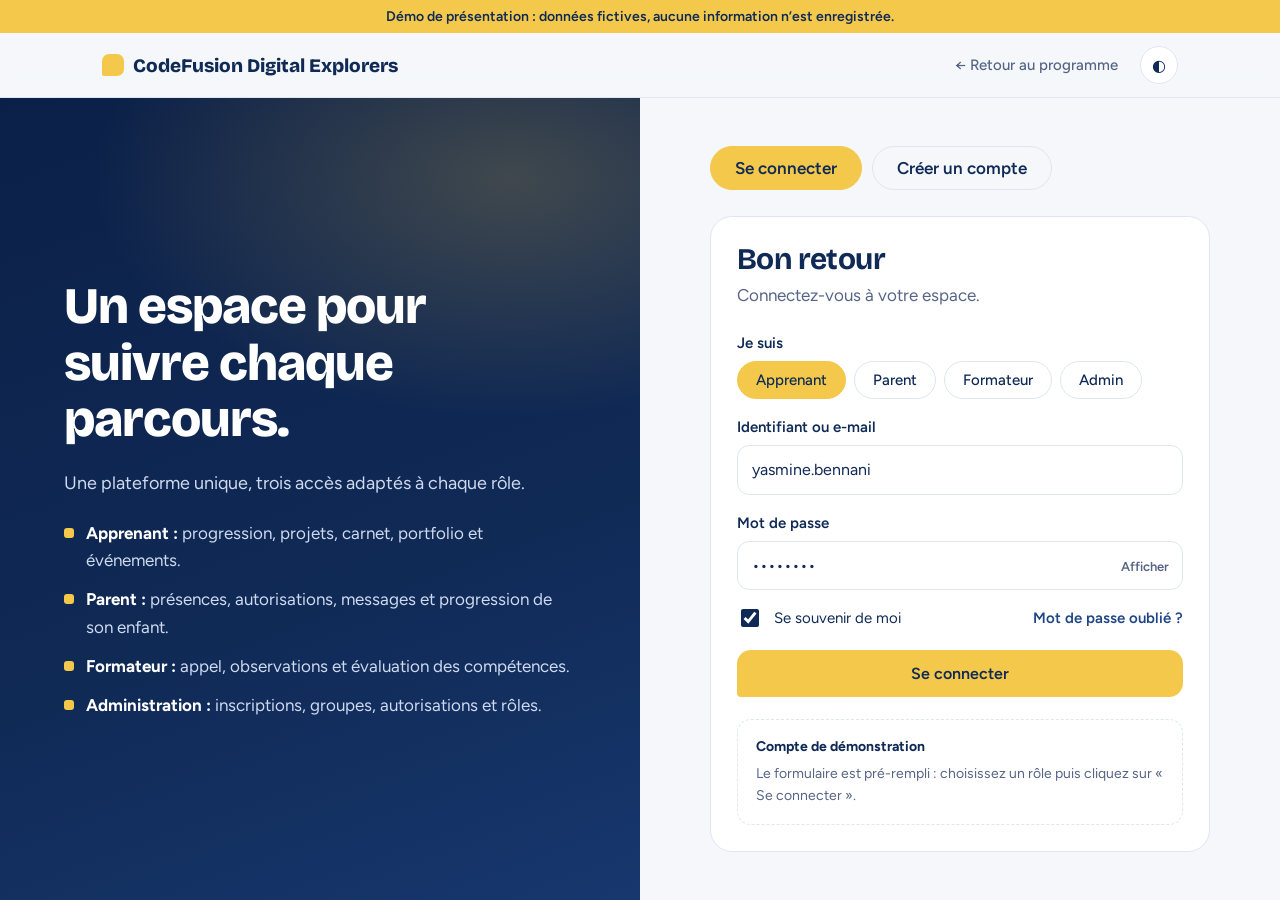
==== auth.html @ 01582c3b "first commit" ====
<!DOCTYPE html>
<html lang="fr">
<head>
<meta charset="utf-8">
<meta name="viewport" content="width=device-width, initial-scale=1, viewport-fit=cover">
<title>Connexion — CodeFusion Digital Explorers</title>
<link href="https://fonts.googleapis.com/css2?family=Bricolage+Grotesque:wght@500;700;800&family=Figtree:wght@400;500;600&display=swap" rel="stylesheet">
<link rel="stylesheet" href="styles.css">
<link rel="stylesheet" href="app.css">
</head>
<body>
<div class="demo">Démo de présentation : données fictives, aucune information n’est enregistrée.</div>
<header><div class="wrap">
<a class="brand" href="index.html"><i></i>CodeFusion Digital Explorers</a>
<a class="hlink" href="index.html">← Retour au programme</a>
<button id="th" aria-label="Changer de thème">◐</button>
</div></header>

<main class="auth">
<div class="auth-side">
<h1>Un espace pour suivre chaque parcours.</h1>
<p>Une plateforme unique, trois accès adaptés à chaque rôle.</p>
<ul>
<li><span><b>Apprenant :</b> progression, projets, carnet, portfolio et événements.</span></li>
<li><span><b>Parent :</b> présences, autorisations, messages et progression de son enfant.</span></li>
<li><span><b>Formateur :</b> appel, observations et évaluation des compétences.</span></li>
<li><span><b>Administration :</b> inscriptions, groupes, autorisations et rôles.</span></li>
</ul>
</div>

<div class="auth-main"><div class="auth-card">
<div class="tabs" id="atabs" role="tablist"><button class="on" data-t="in" role="tab">Se connecter</button><button data-t="up" role="tab">Créer un compte</button></div>

<form id="fin" class="card">
<h2>Bon retour</h2>
<p class="mut">Connectez-vous à votre espace.</p>
<div class="fld"><span>Je suis</span><div class="seg" id="role"><button type="button" data-r="apprenant" class="on">Apprenant</button><button type="button" data-r="parent">Parent</button><button type="button" data-r="formateur">Formateur</button><button type="button" data-r="admin">Admin</button></div></div>
<label class="fld"><span>Identifiant ou e-mail</span><input id="em" type="text" autocomplete="username" placeholder="prenom.nom@codefusion.ma" value="yasmine.bennani" required></label>
<label class="fld"><span>Mot de passe</span><div class="pw"><input id="pw" type="password" autocomplete="current-password" placeholder="8 caractères minimum" minlength="8" value="demo1234" required><button type="button" class="eye">Afficher</button></div></label>
<div class="line"><label class="chk"><input type="checkbox" checked>Se souvenir de moi</label><a class="lnk" href="#fin">Mot de passe oublié ?</a></div>
<button class="btn full">Se connecter</button>
<div class="hint"><b>Compte de démonstration</b><p class="mut" style="margin-top:4px">Le formulaire est pré-rempli : choisissez un rôle puis cliquez sur « Se connecter ».</p></div>
</form>

<form id="fup" class="card" novalidate hidden>
<h2>Inscription d’un jeune</h2>
<div class="stepper"><i class="on"></i><i></i><i></i></div>
<p class="mut" id="sttl"></p>

<div class="step" data-t="Le jeune">
<div class="row2">
<label class="fld"><span>Prénom</span><input id="fn" autocomplete="given-name" placeholder="Prénom" value="Rayan" required></label>
<label class="fld"><span>Nom</span><input autocomplete="family-name" placeholder="Nom" value="Kettani" required></label>
</div>
<div class="row2">
<label class="fld"><span>Date de naissance</span><input type="date" value="2013-04-18" required></label>
<label class="fld"><span>Niveau scolaire</span><select id="niv" required><option value="">Choisir…</option><option value="7e">7e année du collège</option><option value="8e" selected>8e année du collège</option><option value="9e">9e année du collège</option><option value="TC">Tronc commun</option><option value="1B">1re année du bac</option><option value="2B">2e année du bac</option></select></label>
</div>
<label class="fld"><span>Établissement scolaire</span><input placeholder="[Nom de l’établissement]" value="Collège Al Amal" required></label>
<p class="mut sm" id="parc" style="margin:-4px 0 14px"></p>
</div>

<div class="step" data-t="Responsable légal">
<div class="row2">
<label class="fld"><span>Nom complet</span><input autocomplete="name" placeholder="Nom du parent ou tuteur" value="Samira Kettani" required></label>
<label class="fld"><span>Lien avec le jeune</span><select required><option value="">Choisir…</option><option selected>Mère</option><option>Père</option><option>Tuteur légal</option></select></label>
</div>
<label class="fld"><span>Téléphone</span><input type="tel" autocomplete="tel" placeholder="+212 6XX XX XX XX" value="+212 6 61 23 45 67" required></label>
<label class="fld"><span>E-mail</span><input type="email" autocomplete="email" placeholder="parent@exemple.ma" value="samira.kettani@exemple.ma" required></label>
<p class="mut sm" style="margin:-4px 0 14px">Un compte parent est créé avec cette adresse pour suivre la progression du jeune.</p>
</div>

<div class="step" data-t="Compte et autorisations">
<label class="fld"><span>Mot de passe du jeune</span><div class="pw"><input id="pw1" type="password" autocomplete="new-password" placeholder="8 caractères minimum" minlength="8" value="demo1234" required><button type="button" class="eye">Afficher</button></div></label>
<label class="fld"><span>Confirmer le mot de passe</span><input id="pw2" type="password" autocomplete="new-password" value="demo1234" required></label>
<label class="chk"><input type="checkbox" checked required><span>J’accepte la charte d’usage du numérique de CodeFusion.</span></label>
<label class="chk"><input type="checkbox" checked required><span>Le responsable légal autorise la participation du jeune au programme.</span></label>
<label class="chk"><input type="checkbox" checked required><span>J’accepte le traitement des données personnelles, limité au suivi pédagogique.</span></label>
<label class="chk"><input type="checkbox" checked><span>Droit à l’image : photos et vidéos autorisées pour la communication de l’école (facultatif).</span></label>
</div>

<div class="acts"><button type="button" class="btn sec" id="prev">Retour</button><button class="btn" id="next">Continuer</button></div>
<p class="note">Les comptes formateurs et administrateurs sont créés par l’administration.</p>
</form>

<div id="done" class="card done" hidden>
<div class="ic">✓</div>
<h2>Demande envoyée</h2>
<p class="mut">L’inscription de <b id="dn"></b> sera validée par l’administration après vérification de l’autorisation parentale. Le responsable légal recevra un e-mail de confirmation.</p>
<a class="btn" href="espace.html#apprenant">Découvrir l’espace apprenant</a>
</div>
</div></div>
</main>

<script src="auth.js"></script>
</body>
</html>
---- styles.css ----
:root{--blue:#102A56;--blue2:#1d4486;--yel:#F4C84A;--bg:#F5F7FB;--ink:#102A56;--mut:#566486;--card:#fff;--line:#dfe6f2;--soft:#e9eef8;--hd:rgba(245,247,251,.88);
box-sizing:border-box;padding-top:env(safe-area-inset-top,0px);padding-bottom:env(safe-area-inset-bottom,0px)}
:root[data-theme="dark"]{--bg:#0a1a38;--ink:#edf1fa;--mut:#9fb0cf;--card:#112650;--line:#22407a;--soft:#16305f;--hd:rgba(10,26,56,.88)}
*,*::before,*::after{box-sizing:border-box}
html{scroll-behavior:smooth;scroll-padding-top:calc(76px + env(safe-area-inset-top,0px))}
body{margin:0;background:var(--bg);color:var(--ink);font:400 17px/1.6 Figtree,system-ui,sans-serif}
body::before{content:"";position:fixed;inset:0 0 auto;height:env(safe-area-inset-top,0px);background:var(--hd);backdrop-filter:blur(12px);z-index:30}
h1,h2,h3{font-family:"Bricolage Grotesque",Figtree,system-ui,sans-serif;line-height:1.1;margin:0;letter-spacing:-.02em}
p{margin:0}
a{color:inherit}
:focus-visible{outline:3px solid var(--yel);outline-offset:3px}
.wrap{max-width:1120px;margin:auto;padding:0 22px}
header{position:sticky;top:env(safe-area-inset-top,0px);z-index:20;background:var(--hd);backdrop-filter:blur(12px);border-bottom:1px solid var(--line)}
header .wrap{display:flex;align-items:center;gap:22px;height:64px}
.brand{font:800 19px "Bricolage Grotesque",sans-serif;text-decoration:none;display:flex;align-items:center;gap:9px}
.brand i{width:22px;height:22px;background:var(--yel);border-radius:7px 7px 7px 2px;display:block}
nav{display:flex;gap:4px;margin-left:auto;align-items:center}
nav a{text-decoration:none;font-size:15px;font-weight:500;padding:6px 11px;border-radius:99px;color:var(--mut);white-space:nowrap}
nav a:hover,nav a.on{background:var(--yel);color:#102A56}
.dd{position:relative}
.dd>button{font:500 15px Figtree,sans-serif;border:0;background:none;padding:6px 11px;border-radius:99px;color:var(--mut);cursor:pointer;white-space:nowrap}
.dd>button::after{content:"";display:inline-block;width:6px;height:6px;border:solid currentColor;border-width:0 1.5px 1.5px 0;transform:rotate(45deg);margin:0 0 3px 8px;transition:transform .2s}
.dd>button:hover,.dd.on>button,.dd.open>button{background:var(--yel);color:#102A56}
.dd.open>button::after{transform:rotate(-135deg);margin-bottom:-1px}
.menu{position:absolute;top:calc(100% + 8px);left:0;min-width:200px;background:var(--card);border:1px solid var(--line);border-radius:14px;padding:6px;box-shadow:0 18px 40px -16px rgba(16,42,86,.35);display:none;flex-direction:column;gap:2px;z-index:40}
.menu::before{content:"";position:absolute;left:0;right:0;top:-10px;height:10px}
.dd:hover .menu,.dd.open .menu{display:flex}
.menu a{border-radius:10px;padding:8px 12px;color:var(--ink)}
#th{border:1px solid var(--line);background:var(--card);color:var(--ink);width:38px;height:38px;border-radius:50%;cursor:pointer;font-size:16px}
@media(max-width:860px){nav{display:none}header .wrap{justify-content:space-between}}
.hbtn{text-decoration:none;font:600 15px Figtree,sans-serif;background:var(--yel);color:#102A56;padding:8px 16px;border-radius:99px;white-space:nowrap}
@media(max-width:860px){.hbtn{margin-left:auto}}
.hero{background:radial-gradient(900px 500px at 85% 10%,rgba(244,200,74,.22),transparent 60%),linear-gradient(160deg,#0b2048,#102A56 60%,#17376e);color:#fff;padding:84px 0 96px;overflow:hidden}
.hero .wrap{display:grid;grid-template-columns:1.15fr .85fr;gap:48px;align-items:center}
@media(max-width:860px){.hero .wrap{grid-template-columns:1fr}.hero{padding:56px 0 64px}}
.hero small{display:inline-block;background:rgba(255,255,255,.1);border:1px solid rgba(255,255,255,.2);padding:6px 14px;border-radius:99px;font-size:14px;margin-bottom:22px}
.hero h1{font-size:clamp(44px,7.2vw,92px);font-weight:800}
.hero h1 span{background:linear-gradient(transparent 62%,var(--yel) 62% 92%,transparent 92%);padding:0 6px;margin-left:-6px;color:#fff}
.hero p.lead{font-size:20px;max-width:34em;margin:24px 0 32px;color:#cfdaf0}
.btn{display:inline-block;background:var(--yel);color:#102A56;font-weight:600;text-decoration:none;padding:14px 26px;border-radius:14px 14px 14px 4px;border:0;cursor:pointer;font-size:16px;font-family:inherit;transition:transform .2s}
.btn:hover{transform:translateY(-2px)}
.btn.ghost{background:transparent;color:#fff;border:1.5px solid rgba(255,255,255,.4);margin-left:10px}
.term{background:#081833;border:1px solid rgba(255,255,255,.14);border-radius:18px;box-shadow:0 30px 60px -20px rgba(0,0,0,.6);transform:rotate(1.6deg)}
.term .bar{display:flex;gap:7px;padding:13px 16px;border-bottom:1px solid rgba(255,255,255,.1)}
.term .bar b{width:11px;height:11px;border-radius:50%;background:#2b4a85}
.term .bar b:first-child{background:var(--yel)}
.term pre{margin:0;padding:20px 22px 26px;font:14.5px/1.75 ui-monospace,Menlo,Consolas,monospace;color:#cfe0ff;min-height:250px;white-space:pre-wrap}
.k{color:var(--yel)}.s{color:#8fd3ff}.c{color:#6d86b5}
.cur{display:inline-block;width:8px;height:1em;background:var(--yel);vertical-align:-2px;animation:bl 1s steps(2) infinite}
@keyframes bl{50%{opacity:0}}
section{padding:92px 0}
section.alt{background:var(--soft)}
section.dk{background:#102A56;color:#fff}
section.dk .mut{color:#b9c8e6}
.hd{max-width:660px;margin-bottom:44px}
.hd h2{font-size:clamp(32px,4.4vw,52px);font-weight:800}
.hd p{color:var(--mut);margin-top:14px;font-size:18px}
.dk .hd p{color:#b9c8e6}
.mut{color:var(--mut)}
.g3{display:grid;grid-template-columns:repeat(auto-fit,minmax(250px,1fr));gap:20px}
.card{background:var(--card);border:1px solid var(--line);border-radius:22px;padding:26px}
.card h3{font-size:22px;margin-bottom:10px}
.vis .card:nth-child(2){border-radius:22px 22px 4px 22px}
.vis .card:nth-child(3){border-radius:4px 22px 22px 22px}
.vis .card::before{content:"";display:block;width:34px;height:6px;border-radius:9px;background:var(--yel);margin-bottom:18px}
.stats{display:grid;grid-template-columns:repeat(auto-fit,minmax(200px,1fr));gap:0;margin-top:56px;border-top:1px solid var(--line)}
.stat{padding:26px 22px 8px 0}
.stat b{display:block;font:800 clamp(40px,5vw,64px)/1 "Bricolage Grotesque",sans-serif}
.stat span{color:var(--mut)}
.calc{margin-top:48px;background:var(--blue);color:#fff;border-radius:26px;padding:32px;display:grid;grid-template-columns:1fr 1fr;gap:32px;align-items:center}
@media(max-width:760px){.calc{grid-template-columns:1fr}}
.calc label{display:block;font-weight:600;margin:0 0 8px}
.calc input[type=range]{width:100%;accent-color:var(--yel)}
.calc input[type=range]+label{margin-top:18px}
.seg{display:flex;gap:8px;margin-bottom:22px;flex-wrap:wrap}
.seg button,.tabs button,.chip{font:500 15px Figtree,sans-serif;border:1.5px solid var(--line);background:transparent;color:inherit;padding:9px 18px;border-radius:99px;cursor:pointer}
.calc .seg button{border-color:rgba(255,255,255,.35)}
.seg button.on,.tabs button.on,.chip.on{background:var(--yel);color:#102A56;border-color:var(--yel)}
.calc output{font:800 56px/1 "Bricolage Grotesque",sans-serif;color:var(--yel)}
.tabs{display:flex;gap:10px;margin-bottom:26px;flex-wrap:wrap}
.tabs button{font-size:17px;font-weight:600;padding:11px 24px}
.pane{display:grid;grid-template-columns:1fr 1.2fr;gap:20px}
@media(max-width:800px){.pane{grid-template-columns:1fr}}
.pane ul{margin:14px 0 0;padding-left:20px}
.pane li{margin:5px 0}
.dl{display:grid;grid-template-columns:auto 1fr;gap:10px 18px;margin:0}
.dl dt{font-weight:600}.dl dd{margin:0;color:var(--mut)}
.tl{display:flex;border-radius:16px;overflow:hidden;gap:3px;margin-bottom:22px}
.tl button{border:0;padding:20px 6px;color:#102A56;background:#2b4a85;cursor:pointer;font:600 14px Figtree,sans-serif;transition:.25s;min-width:0}
.tl button span{display:block;font-weight:500;font-size:12px;opacity:.75}
.tl button{background:#c9d6f0}
.tl button.on{background:var(--yel)}
.ph{display:grid;grid-template-columns:1fr 1fr;gap:28px;background:rgba(255,255,255,.07);border:1px solid rgba(255,255,255,.16);border-radius:22px;padding:30px}
@media(max-width:760px){.ph{grid-template-columns:1fr}}
.ph h3{font-size:30px}
.ph ul{margin:0;padding-left:20px}
.ph li{margin:6px 0}
.ph em{display:block;margin-top:16px;font-style:normal;color:var(--yel);font-weight:600}
.sess{display:flex;gap:6px;flex-wrap:wrap}
.sess button{flex:var(--m) 1 0;min-width:84px;border:0;border-radius:14px;padding:18px 8px;background:var(--blue);color:#fff;cursor:pointer;font:inherit;text-align:center;transition:.2s}
.sess button b{display:block;font:800 24px "Bricolage Grotesque",sans-serif}
.sess button.on{background:var(--yel);color:#102A56}
.sinfo{margin-top:18px;font-size:19px;min-height:60px}
.three{display:grid;grid-template-columns:repeat(3,1fr);gap:0;margin-top:8px}
@media(max-width:760px){.three{grid-template-columns:1fr}}
.three div{padding:6px 28px 6px 0;position:relative}
.three b{font:800 28px "Bricolage Grotesque",sans-serif;display:block;margin-bottom:6px}
.three .n{width:38px;height:38px;border-radius:50%;background:var(--yel);color:#102A56;display:grid;place-items:center;font-weight:800;margin-bottom:12px}
.ex{margin-top:30px;padding:20px 24px;border-left:6px solid var(--yel);background:var(--card);border-radius:4px 18px 18px 4px}
.bars{display:grid;gap:14px}
.bar-r{display:grid;grid-template-columns:190px 1fr 52px;gap:14px;align-items:center}
@media(max-width:600px){.bar-r{grid-template-columns:110px 1fr 44px;font-size:15px}}
.trk{height:16px;border-radius:9px;background:var(--soft);overflow:hidden}
.trk i{display:block;height:100%;width:0;background:var(--yel);border-radius:9px;transition:width 1.2s cubic-bezier(.2,.8,.2,1)}
.chips{display:flex;gap:10px;flex-wrap:wrap;margin-bottom:22px}
.cl{display:grid;grid-template-columns:repeat(auto-fill,minmax(300px,1fr));gap:10px}
.cl div{display:flex;gap:12px;align-items:center;padding:12px 16px;background:var(--card);border:1px solid var(--line);border-radius:12px}
.cl code{font:600 13px ui-monospace,monospace;background:var(--yel);color:#102A56;padding:3px 8px;border-radius:6px}
.ev{display:grid;grid-template-columns:repeat(auto-fill,minmax(260px,1fr));gap:18px}
.ev .card{display:flex;flex-direction:column;gap:8px}
.ev .top{display:flex;justify-content:space-between;align-items:center}
.ev .tag{font:600 13px Figtree,sans-serif;background:var(--yel);color:#102A56;padding:3px 10px;border-radius:99px}
.ev .wk{font:700 14px ui-monospace,monospace;color:var(--mut)}
.ev small{color:var(--mut);font-size:14px;margin-top:auto}
.ag{padding:8px 26px}
.ag div{display:grid;grid-template-columns:110px 1fr;gap:18px;padding:14px 0;border-bottom:1px solid var(--line)}
.ag div:last-child{border-bottom:0}
.ag b{font:600 14px ui-monospace,monospace;color:var(--mut)}
@media(max-width:600px){.ag div{grid-template-columns:1fr;gap:4px}}
.safe{display:grid;grid-template-columns:repeat(auto-fit,minmax(300px,1fr));gap:0 40px}
.safe div{padding:18px 0;border-bottom:1px solid rgba(255,255,255,.18)}
.safe b{display:block;font:700 20px "Bricolage Grotesque",sans-serif;color:var(--yel)}
.cyc{display:grid;grid-template-columns:repeat(5,1fr);gap:14px;margin:44px 0 56px}
@media(max-width:900px){.cyc{grid-template-columns:1fr 1fr}}
.cyc div{background:rgba(255,255,255,.07);border:1px solid rgba(255,255,255,.16);border-radius:18px;padding:18px}
.cyc b{display:block;font:700 18px "Bricolage Grotesque",sans-serif;color:var(--yel);margin-bottom:6px}
.cyc small{color:#b9c8e6;font-size:15px}
.brief{background:var(--card);color:var(--ink);border-radius:22px;padding:30px}
.dk .brief .mut{color:var(--mut)}
.brief h3{font-size:28px;margin:12px 0 4px}
.btag{font:600 13px Figtree,sans-serif;background:var(--yel);color:#102A56;padding:3px 10px;border-radius:99px}
.bg{display:grid;grid-template-columns:1fr 1fr;gap:30px;margin-top:22px;border-top:1px solid var(--line);padding-top:22px}
@media(max-width:760px){.bg{grid-template-columns:1fr}}
.brief h4{font:700 13px Figtree,sans-serif;text-transform:uppercase;letter-spacing:.08em;color:var(--mut);margin:0 0 6px}
.brief p+h4,.brief ul+h4{margin-top:20px}
.brief ul{margin:0;padding-left:20px}
.brief li{margin:4px 0}
.bc{display:flex;gap:8px;flex-wrap:wrap}
.bc code{font:600 13px ui-monospace,monospace;background:var(--soft);color:var(--ink);padding:4px 10px;border-radius:8px}
.team{width:100%;border-collapse:collapse}
.team td{padding:16px 10px;border-bottom:1px solid var(--line);vertical-align:top}
.team td:first-child{font-weight:600;width:34%}
.steps{display:grid;grid-template-columns:repeat(auto-fit,minmax(230px,1fr));gap:20px;counter-reset:s}
.steps div{counter-increment:s;padding-top:18px;border-top:4px solid var(--yel)}
.steps div::before{content:"M" counter(s);display:none}
.steps b{font:700 24px "Bricolage Grotesque",sans-serif;display:block}
.steps span{color:var(--mut);font-size:15px;font-weight:600}
.ok li{list-style:none;margin:0}
.ok label{display:flex;gap:14px;padding:14px 18px;margin-bottom:8px;background:var(--card);border:1px solid var(--line);border-radius:14px;cursor:pointer}
.ok input{accent-color:#102A56;width:20px;height:20px;margin-top:3px;flex:none}
.ok ul{padding:0;margin:0}
.prog{height:10px;background:var(--soft);border-radius:9px;margin:0 0 22px;overflow:hidden}
.prog i{display:block;height:100%;width:0;background:var(--yel);transition:width .4s}
footer{background:#0a1a38;color:#fff;padding:70px 0 40px}
footer h2{font-size:clamp(34px,5vw,60px);max-width:14em}
footer p{color:#a9b9da;margin-top:20px}
.rv{opacity:0;transform:translateY(18px);transition:opacity .7s,transform .7s}
.rv.in{opacity:1;transform:none}
@media(prefers-reduced-motion:reduce){*{animation:none!important;transition:none!important}.rv{opacity:1;transform:none}html{scroll-behavior:auto}}
---- app.css ----
.demo{background:var(--yel);color:#102A56;text-align:center;font:600 14px Figtree,sans-serif;padding:8px 16px}
.hlink{margin-left:auto;text-decoration:none;font-weight:500;font-size:15px;color:var(--mut)}
.hlink:hover{color:var(--ink)}
.sm{font-size:14px}.mt{margin-top:12px}.grow{flex:1;min-width:220px}

/* auth */
.auth{min-height:calc(100vh - 100px);display:grid;grid-template-columns:1fr 1fr}
@media(max-width:900px){.auth{grid-template-columns:1fr}.auth-side{display:none}}
.auth-side{background:radial-gradient(700px 400px at 80% 10%,rgba(244,200,74,.22),transparent 60%),linear-gradient(160deg,#0b2048,#102A56 60%,#17376e);color:#fff;padding:64px clamp(28px,5vw,72px);display:flex;flex-direction:column;justify-content:center;gap:22px}
.auth-side h1{font-size:clamp(36px,4vw,56px);font-weight:800}
.auth-side p{color:#cfdaf0;font-size:18px}
.auth-side ul{margin:0;padding:0;list-style:none;display:grid;gap:12px}
.auth-side li{display:flex;gap:12px;color:#cfdaf0}
.auth-side li::before{content:"";flex:none;width:10px;height:10px;margin-top:8px;border-radius:3px;background:var(--yel)}
.auth-side li b{color:#fff}
.auth-main{display:flex;align-items:center;justify-content:center;padding:48px 22px}
.auth-card{width:100%;max-width:500px}
.auth-card h2{font-size:30px;margin-bottom:6px}
.auth-card form>p.mut{margin-bottom:22px}
.fld{display:block;margin-bottom:16px}
.fld>span{display:block;font-weight:600;font-size:15px;margin-bottom:6px}
.fld input,.fld select,.fld textarea{width:100%;font:inherit;font-size:16px;padding:11px 14px;border:1.5px solid var(--line);border-radius:12px;background:var(--card);color:var(--ink)}
.fld textarea{resize:vertical}
.fld input:focus,.fld select:focus,.fld textarea:focus{outline:none;border-color:var(--yel);box-shadow:0 0 0 3px rgba(244,200,74,.35)}
.fld .seg{margin-bottom:0}
.row2{display:grid;grid-template-columns:1fr 1fr;gap:0 14px}
@media(max-width:520px){.row2{grid-template-columns:1fr}}
.pw{position:relative}
.pw input{padding-right:90px}
.pw button{position:absolute;right:8px;top:50%;transform:translateY(-50%);border:0;background:none;color:var(--mut);cursor:pointer;font:600 13px Figtree,sans-serif;padding:6px}
.chk{display:flex;gap:12px;align-items:flex-start;margin-bottom:12px;font-size:15px;cursor:pointer}
.chk input{accent-color:#102A56;width:18px;height:18px;margin-top:3px;flex:none}
.line{display:flex;justify-content:space-between;align-items:center;gap:10px;margin:4px 0 20px;font-size:15px;flex-wrap:wrap}
.line .chk{margin:0}
.lnk{color:var(--blue2);font-weight:600;text-decoration:none}
:root[data-theme="dark"] .lnk{color:var(--yel)}
.full{width:100%}
.hint{margin-top:22px;padding:16px 18px;border:1.5px dashed var(--line);border-radius:14px;font-size:14px}
.note{margin-top:16px;font-size:14px;color:var(--mut);text-align:center}
.stepper{display:flex;gap:8px;margin-bottom:10px}
.stepper i{flex:1;height:6px;border-radius:9px;background:var(--line)}
.stepper i.on{background:var(--yel)}
.step{display:none}.step.on{display:block}
.acts{display:flex;justify-content:space-between;gap:10px;margin-top:8px}
.btn.sec{background:var(--soft);color:var(--ink)}
.done{text-align:center}
.done .ic{width:64px;height:64px;border-radius:50%;background:var(--yel);display:grid;place-items:center;margin:0 auto 18px;font-size:30px;color:#102A56}
.done p{margin-bottom:22px}

/* dashboard */
.app-h .wrap{max-width:none}
.roles{margin:0 0 0 auto;flex-wrap:nowrap}
.roles button{padding:7px 14px;font-size:14px}
.me{display:flex;align-items:center;gap:10px;font-weight:600;font-size:15px;white-space:nowrap}
.app-h .hlink{margin-left:0}
@media(max-width:760px){.app-h .brand{font-size:0;gap:0}.me>span:last-child{display:none}.roles button{padding:6px 10px;font-size:13px}.app-h .hlink{display:none}}
.app{display:grid;grid-template-columns:240px 1fr;min-height:calc(100vh - 100px)}
@media(max-width:900px){.app{grid-template-columns:1fr}.side{display:none}}
.side{border-right:1px solid var(--line);padding:24px 14px;background:var(--card);position:sticky;top:64px;height:calc(100vh - 64px);overflow:auto}
.side small{display:block;padding:0 14px;margin:0 0 10px;font-size:12px;text-transform:uppercase;letter-spacing:.08em;color:var(--mut)}
.side button{display:block;width:100%;text-align:left;border:0;background:none;font:500 15px Figtree,sans-serif;padding:10px 14px;border-radius:12px;color:var(--mut);cursor:pointer;margin-bottom:2px}
.side button:hover{background:var(--soft);color:var(--ink)}
.dash{padding:32px clamp(18px,3vw,40px) 64px;display:grid;gap:22px;align-content:start;min-width:0}
.dash h1{font-size:clamp(28px,3.4vw,40px);font-weight:800}
.grid{display:grid;gap:22px;grid-template-columns:repeat(12,minmax(0,1fr))}
.c3{grid-column:span 3}.c4{grid-column:span 4}.c6{grid-column:span 6}.c8{grid-column:span 8}.c12{grid-column:span 12}
@media(max-width:1100px){.c3{grid-column:span 6}.c4,.c6,.c8{grid-column:span 12}}
@media(max-width:600px){.c3{grid-column:span 12}}
.ch{display:flex;justify-content:space-between;align-items:center;gap:12px;margin-bottom:14px;flex-wrap:wrap}
.ch h3{margin:0}
.kpi b{display:block;font:800 36px/1.1 "Bricolage Grotesque",sans-serif;margin:6px 0 2px}
.kpi>span{color:var(--mut);font-size:14px}
.prof{display:flex;gap:20px;align-items:center;flex-wrap:wrap;background:var(--blue);color:#fff;border:0}
.prof h3{margin:0}
.prof .mut{color:#b9c8e6}
.av{width:64px;height:64px;border-radius:18px 18px 18px 4px;background:var(--yel);color:#102A56;display:grid;place-items:center;font:800 24px "Bricolage Grotesque",sans-serif;flex:none}
.av.sm{width:34px;height:34px;font-size:13px;border-radius:10px 10px 10px 3px}
.pill{display:inline-block;font:600 12px Figtree,sans-serif;padding:3px 10px;border-radius:99px;background:var(--soft);color:var(--ink);white-space:nowrap}
.pill.ok{background:rgba(34,160,95,.16);color:#1b8a52}
.pill.wa{background:rgba(244,180,40,.22);color:#946200}
.pill.ko{background:rgba(220,60,60,.15);color:#c43c3c}
.pill.in{background:rgba(29,68,134,.14);color:#1d4486}
:root[data-theme="dark"] .pill.in{color:#9fc0ff}
:root[data-theme="dark"] .pill.wa{color:#f4c84a}
.tw{overflow-x:auto}
.tbl{width:100%;border-collapse:collapse;font-size:15px}
.tbl th{text-align:left;font-size:13px;color:var(--mut);font-weight:600;padding:0 10px 10px;border-bottom:1px solid var(--line);white-space:nowrap}
.tbl td{padding:11px 10px;border-bottom:1px solid var(--line);vertical-align:middle}
.tbl tr:last-child td{border-bottom:0}
.tbl .trk{min-width:80px;flex:1;height:10px}
.li .trk,.who .trk{flex:1}
.perm td:not(:first-child),.perm th:not(:first-child){text-align:center}
.who{display:flex;gap:10px;align-items:center}
.li{display:flex;justify-content:space-between;gap:12px;align-items:center;padding:12px 0;border-bottom:1px solid var(--line)}
.li:last-child{border-bottom:0}
.li .w{min-width:74px}
.ph6{display:flex;gap:4px;margin:14px 0 8px}
.ph6 i{flex:1;height:10px;border-radius:9px;background:rgba(255,255,255,.18)}
.ph6 i.d{background:#7f9bd0}.ph6 i.on{background:var(--yel)}
.lv{display:flex;gap:4px}
.lv i{width:22px;height:8px;border-radius:9px;background:var(--line)}
.lv i.on{background:var(--yel)}
.mini{border:0;font:600 13px Figtree,sans-serif;padding:7px 12px;border-radius:99px;cursor:pointer;background:var(--soft);color:var(--ink);white-space:nowrap}
.mini.y{background:var(--yel);color:#102A56}
.mini.ko{background:rgba(220,60,60,.15);color:#c43c3c}
.acts2{display:flex;gap:6px}
.bh{font:700 12px Figtree,sans-serif;text-transform:uppercase;letter-spacing:.08em;color:var(--mut);margin:0 0 4px}
.crit{margin:0;padding-left:20px}
.crit li{margin:8px 0}
.search{width:100%;max-width:260px;font:inherit;font-size:15px;padding:8px 14px;border:1.5px solid var(--line);border-radius:99px;background:var(--card);color:var(--ink)}
.cnt{display:flex;justify-content:space-between;align-items:center;gap:12px;margin-top:16px;flex-wrap:wrap}
.cnt .btn{padding:10px 20px;font-size:15px}
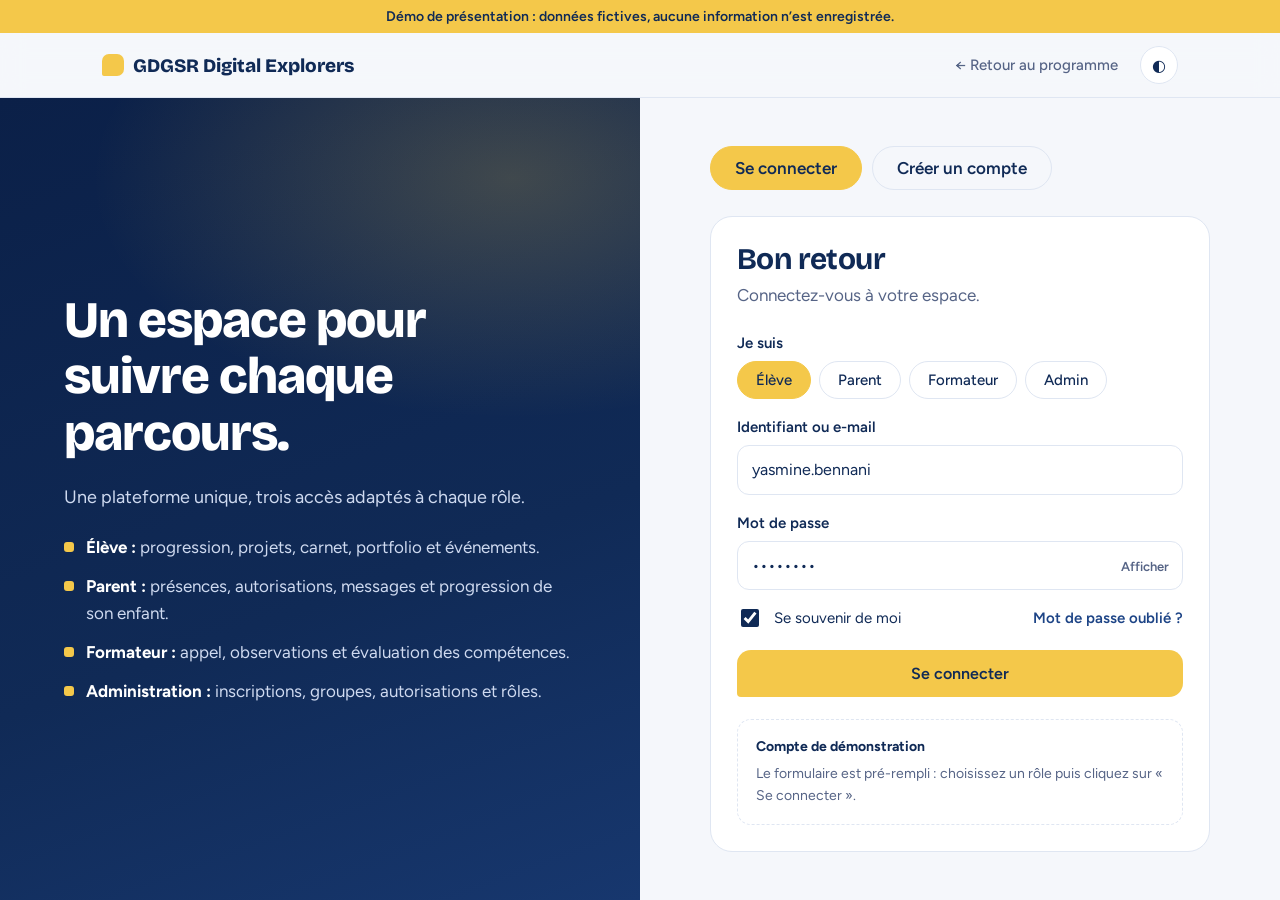
==== commit 694e0d40: "Update project branding and terminology from CodeFusion to GDGSR; replace "jeunes" with "élèves" thr" ====
--- a/auth.html
+++ b/auth.html
@@ -3,7 +3,7 @@
 <head>
 <meta charset="utf-8">
 <meta name="viewport" content="width=device-width, initial-scale=1, viewport-fit=cover">
-<title>Connexion — CodeFusion Digital Explorers</title>
+<title>Connexion — GDGSR Digital Explorers</title>
 <link href="https://fonts.googleapis.com/css2?family=Bricolage+Grotesque:wght@500;700;800&family=Figtree:wght@400;500;600&display=swap" rel="stylesheet">
 <link rel="stylesheet" href="styles.css">
 <link rel="stylesheet" href="app.css">
@@ -11,7 +11,7 @@
 <body>
 <div class="demo">Démo de présentation : données fictives, aucune information n’est enregistrée.</div>
 <header><div class="wrap">
-<a class="brand" href="index.html"><i></i>CodeFusion Digital Explorers</a>
+<a class="brand" href="index.html"><i></i>GDGSR Digital Explorers</a>
 <a class="hlink" href="index.html">← Retour au programme</a>
 <button id="th" aria-label="Changer de thème">◐</button>
 </div></header>
@@ -21,7 +21,7 @@
 <h1>Un espace pour suivre chaque parcours.</h1>
 <p>Une plateforme unique, trois accès adaptés à chaque rôle.</p>
 <ul>
-<li><span><b>Apprenant :</b> progression, projets, carnet, portfolio et événements.</span></li>
+<li><span><b>Élève :</b> progression, projets, carnet, portfolio et événements.</span></li>
 <li><span><b>Parent :</b> présences, autorisations, messages et progression de son enfant.</span></li>
 <li><span><b>Formateur :</b> appel, observations et évaluation des compétences.</span></li>
 <li><span><b>Administration :</b> inscriptions, groupes, autorisations et rôles.</span></li>
@@ -34,8 +34,8 @@
 <form id="fin" class="card">
 <h2>Bon retour</h2>
 <p class="mut">Connectez-vous à votre espace.</p>
-<div class="fld"><span>Je suis</span><div class="seg" id="role"><button type="button" data-r="apprenant" class="on">Apprenant</button><button type="button" data-r="parent">Parent</button><button type="button" data-r="formateur">Formateur</button><button type="button" data-r="admin">Admin</button></div></div>
-<label class="fld"><span>Identifiant ou e-mail</span><input id="em" type="text" autocomplete="username" placeholder="prenom.nom@codefusion.ma" value="yasmine.bennani" required></label>
+<div class="fld"><span>Je suis</span><div class="seg" id="role"><button type="button" data-r="eleve" class="on">Élève</button><button type="button" data-r="parent">Parent</button><button type="button" data-r="formateur">Formateur</button><button type="button" data-r="admin">Admin</button></div></div>
+<label class="fld"><span>Identifiant ou e-mail</span><input id="em" type="text" autocomplete="username" placeholder="prenom.nom@gdgsr.ma" value="yasmine.bennani" required></label>
 <label class="fld"><span>Mot de passe</span><div class="pw"><input id="pw" type="password" autocomplete="current-password" placeholder="8 caractères minimum" minlength="8" value="demo1234" required><button type="button" class="eye">Afficher</button></div></label>
 <div class="line"><label class="chk"><input type="checkbox" checked>Se souvenir de moi</label><a class="lnk" href="#fin">Mot de passe oublié ?</a></div>
 <button class="btn full">Se connecter</button>
@@ -43,11 +43,11 @@
 </form>
 
 <form id="fup" class="card" novalidate hidden>
-<h2>Inscription d’un jeune</h2>
+<h2>Inscription d’un élève</h2>
 <div class="stepper"><i class="on"></i><i></i><i></i></div>
 <p class="mut" id="sttl"></p>
 
-<div class="step" data-t="Le jeune">
+<div class="step" data-t="L’élève">
 <div class="row2">
 <label class="fld"><span>Prénom</span><input id="fn" autocomplete="given-name" placeholder="Prénom" value="Rayan" required></label>
 <label class="fld"><span>Nom</span><input autocomplete="family-name" placeholder="Nom" value="Kettani" required></label>
@@ -63,18 +63,18 @@
 <div class="step" data-t="Responsable légal">
 <div class="row2">
 <label class="fld"><span>Nom complet</span><input autocomplete="name" placeholder="Nom du parent ou tuteur" value="Samira Kettani" required></label>
-<label class="fld"><span>Lien avec le jeune</span><select required><option value="">Choisir…</option><option selected>Mère</option><option>Père</option><option>Tuteur légal</option></select></label>
+<label class="fld"><span>Lien avec l’élève</span><select required><option value="">Choisir…</option><option selected>Mère</option><option>Père</option><option>Tuteur légal</option></select></label>
 </div>
 <label class="fld"><span>Téléphone</span><input type="tel" autocomplete="tel" placeholder="+212 6XX XX XX XX" value="+212 6 61 23 45 67" required></label>
 <label class="fld"><span>E-mail</span><input type="email" autocomplete="email" placeholder="parent@exemple.ma" value="samira.kettani@exemple.ma" required></label>
-<p class="mut sm" style="margin:-4px 0 14px">Un compte parent est créé avec cette adresse pour suivre la progression du jeune.</p>
+<p class="mut sm" style="margin:-4px 0 14px">Un compte parent est créé avec cette adresse pour suivre la progression de l’élève.</p>
 </div>
 
 <div class="step" data-t="Compte et autorisations">
-<label class="fld"><span>Mot de passe du jeune</span><div class="pw"><input id="pw1" type="password" autocomplete="new-password" placeholder="8 caractères minimum" minlength="8" value="demo1234" required><button type="button" class="eye">Afficher</button></div></label>
+<label class="fld"><span>Mot de passe de l’élève</span><div class="pw"><input id="pw1" type="password" autocomplete="new-password" placeholder="8 caractères minimum" minlength="8" value="demo1234" required><button type="button" class="eye">Afficher</button></div></label>
 <label class="fld"><span>Confirmer le mot de passe</span><input id="pw2" type="password" autocomplete="new-password" value="demo1234" required></label>
-<label class="chk"><input type="checkbox" checked required><span>J’accepte la charte d’usage du numérique de CodeFusion.</span></label>
-<label class="chk"><input type="checkbox" checked required><span>Le responsable légal autorise la participation du jeune au programme.</span></label>
+<label class="chk"><input type="checkbox" checked required><span>J’accepte la charte d’usage du numérique de GDGSR.</span></label>
+<label class="chk"><input type="checkbox" checked required><span>Le responsable légal autorise la participation de l’élève au programme.</span></label>
 <label class="chk"><input type="checkbox" checked required><span>J’accepte le traitement des données personnelles, limité au suivi pédagogique.</span></label>
 <label class="chk"><input type="checkbox" checked><span>Droit à l’image : photos et vidéos autorisées pour la communication de l’école (facultatif).</span></label>
 </div>
@@ -87,7 +87,7 @@
 <div class="ic">✓</div>
 <h2>Demande envoyée</h2>
 <p class="mut">L’inscription de <b id="dn"></b> sera validée par l’administration après vérification de l’autorisation parentale. Le responsable légal recevra un e-mail de confirmation.</p>
-<a class="btn" href="espace.html#apprenant">Découvrir l’espace apprenant</a>
+<a class="btn" href="espace.html#eleve">Découvrir l’espace élève</a>
 </div>
 </div></div>
 </main>
